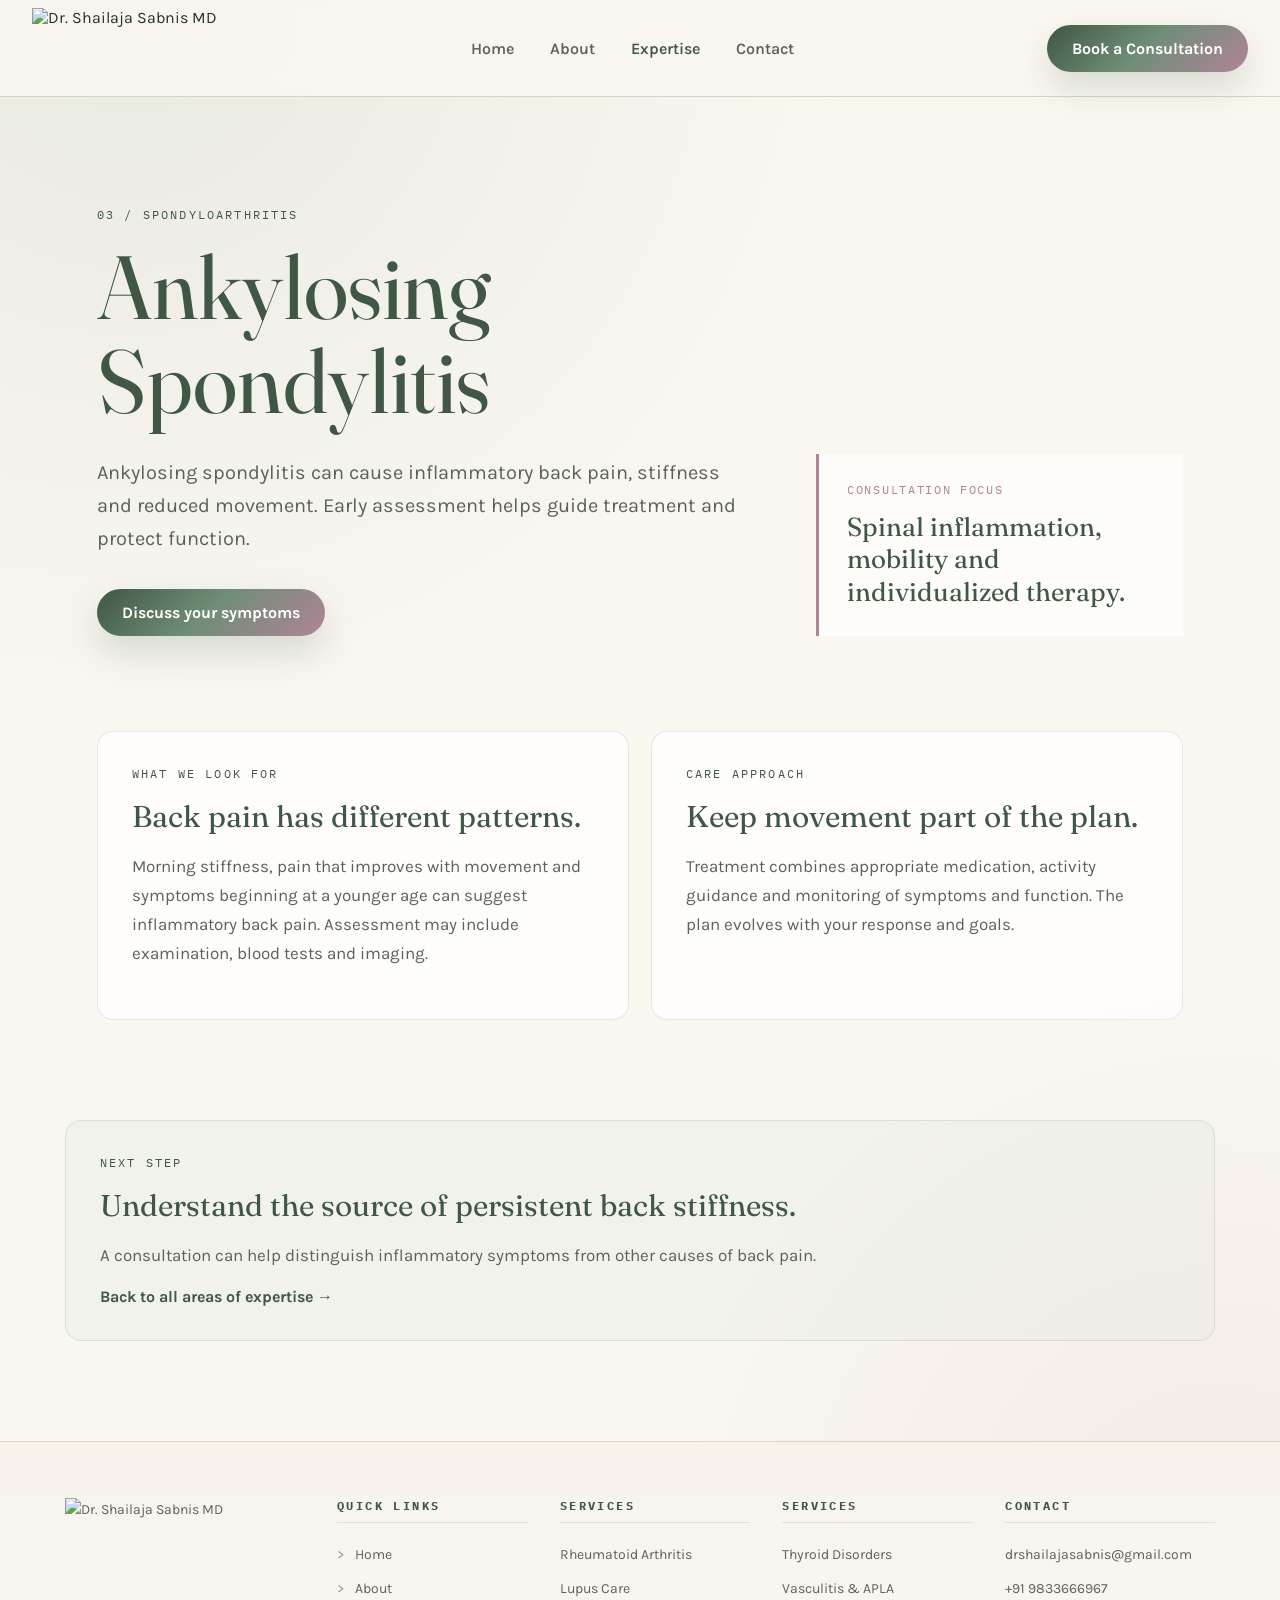
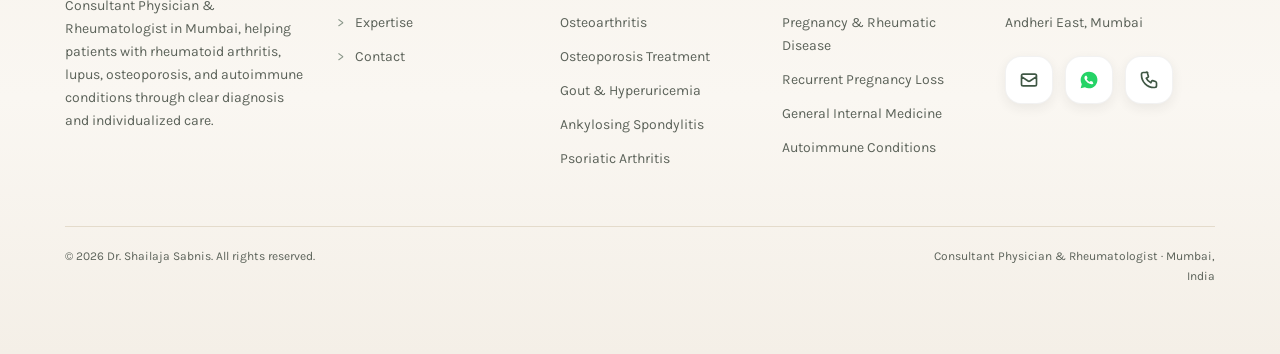
==== ankylosing-spondylitis.html @ 064abf8a "make new pages for services" ====
<!doctype html>
<html lang="en">
  <head>
    <meta charset="UTF-8" />
    <meta name="viewport" content="width=device-width, initial-scale=1.0" />
    <title>Ankylosing Spondylitis | Dr. Shailaja Sabnis</title>
    <meta
      name="description"
      content="Ankylosing spondylitis assessment and care by Dr. Shailaja Sabnis in Mumbai."
    />
    <link rel="stylesheet" href="condition-page.css" />
  </head>
  <body>
    <header class="site-header">
      <nav>
        <a href="index.html#home" class="logo"
          ><img
            src="https://ik.imagekit.io/iuiy6mihw/Dr.sabnisLogo.png"
            alt="Dr. Shailaja Sabnis MD"
        /></a>
        <div class="desktop-nav">
          <a href="index.html#home">Home</a><a href="index.html#about">About</a
          ><a href="expertise.html" class="active">Expertise</a
          ><a href="index.html#contact">Contact</a>
        </div>
        <a
          class="button desktop-cta"
          href="https://wa.me/919833666967?text=Hello%2C%20I%27d%20like%20to%20book%20a%20consultation"
          target="_blank"
          rel="noopener"
          >Book a Consultation</a
        ><button
          class="menu-button"
          id="menu-button"
          aria-label="Toggle navigation"
          aria-expanded="false"
        >
          <span></span><span></span><span></span>
        </button>
      </nav>
      <div class="mobile-nav" id="mobile-nav">
        <a href="index.html#home">Home</a><a href="index.html#about">About</a
        ><a href="expertise.html">Expertise</a
        ><a href="index.html#contact">Contact</a
        ><a
          class="button"
          href="https://wa.me/919833666967?text=Hello%2C%20I%27d%20like%20to%20book%20a%20consultation"
          target="_blank"
          rel="noopener"
          >Book a Consultation</a
        >
      </div>
    </header>
    <main>
      <section class="condition-hero">
        <div>
          <p class="eyebrow">03 / Spondyloarthritis</p>
          <h1>Ankylosing Spondylitis</h1>
          <p class="intro">
            Ankylosing spondylitis can cause inflammatory back pain, stiffness
            and reduced movement. Early assessment helps guide treatment and
            protect function.
          </p>
          <a
            class="button"
            href="https://wa.me/919833666967?text=Hello%2C%20I%27d%20like%20to%20book%20a%20consultation"
            target="_blank"
            rel="noopener"
            >Discuss your symptoms</a
          >
        </div>
        <div class="hero-note">
          <span>Consultation focus</span
          ><strong
            >Spinal inflammation, mobility and individualized therapy.</strong
          >
        </div>
      </section>
      <section class="content-grid">
        <article>
          <p class="eyebrow">What we look for</p>
          <h2>Back pain has different patterns.</h2>
          <p>
            Morning stiffness, pain that improves with movement and symptoms
            beginning at a younger age can suggest inflammatory back pain.
            Assessment may include examination, blood tests and imaging.
          </p>
        </article>
        <article>
          <p class="eyebrow">Care approach</p>
          <h2>Keep movement part of the plan.</h2>
          <p>
            Treatment combines appropriate medication, activity guidance and
            monitoring of symptoms and function. The plan evolves with your
            response and goals.
          </p>
        </article>
      </section>
      <section class="next-step">
        <p class="eyebrow">Next step</p>
        <h2>Understand the source of persistent back stiffness.</h2>
        <p>
          A consultation can help distinguish inflammatory symptoms from other
          causes of back pain.
        </p>
        <a href="expertise.html">Back to all areas of expertise &rarr;</a>
      </section>
    </main>
    <footer>
      <div>
        <a href="index.html#home"
          ><img
            src="https://ik.imagekit.io/iuiy6mihw/Dr.sabnisLogo.png"
            alt="Dr. Shailaja Sabnis MD"
        /></a>
        <p>
          Consultant Physician &amp; Rheumatologist in Mumbai, helping patients
          through clear diagnosis and individualized care.
        </p>
      </div>
      <div>
        <h2>Quick Links</h2>
        <a href="index.html#home">Home</a><a href="index.html#about">About</a
        ><a href="expertise.html">Expertise</a
        ><a href="index.html#contact">Contact</a>
      </div>
      <div>
        <h2>Contact</h2>
        <a href="mailto:drshailajasabnis@gmail.com"
          >drshailajasabnis@gmail.com</a
        ><a href="tel:+919833666967">+91 98336 66967</a>
        <p>Andheri East, Mumbai</p>
      </div>
    </footer>
    <script src="condition-page.js"></script>
  </body>
</html>
---- condition-page.css ----
@import url('https://fonts.googleapis.com/css2?family=Fraunces:opsz,wght@0,9..144,400;0,9..144,600&family=Karla:wght@400;500;600;700&family=IBM+Plex+Mono:wght@400;500&display=swap');
:root{--ivory:#faf7f1;--sage:#3f5744;--sage-light:#6f8d76;--mauve:#b08497;--ink:#26302a;--soft:#5b6259;--line:#ddd2be}*{box-sizing:border-box}html{scroll-behavior:smooth}body{margin:0;color:var(--ink);font-family:Karla,sans-serif;background:radial-gradient(circle at 10% 0%,rgba(111,141,118,.13),transparent 32%),radial-gradient(circle at 95% 80%,rgba(176,132,151,.11),transparent 30%),var(--ivory)}a{color:inherit;text-decoration:none}.site-header{position:sticky;top:0;z-index:10;border-bottom:1px solid var(--line);background:rgba(250,247,241,.9);backdrop-filter:blur(14px)}nav{max-width:1280px;margin:auto;padding:8px 32px;display:flex;align-items:center;justify-content:space-between;gap:28px}.logo img{display:block;height:80px;width:auto;max-width:240px;object-fit:contain}.desktop-nav{display:flex;align-items:center;gap:36px;color:var(--soft);font-weight:600}.desktop-nav a:hover,.desktop-nav .active{color:var(--sage)}.button{display:inline-flex;align-items:center;justify-content:center;border:0;border-radius:999px;padding:14px 25px;color:#fff;background:linear-gradient(135deg,var(--sage),var(--sage-light) 48%,var(--mauve));font-weight:700;box-shadow:0 16px 35px rgba(63,87,68,.18)}.menu-button,.mobile-nav{display:none}.condition-hero{max-width:1150px;margin:auto;padding:110px 32px 95px;display:grid;grid-template-columns:minmax(0,1.15fr) minmax(260px,.65fr);align-items:end;gap:70px}.eyebrow{margin:0 0 18px;color:var(--sage);font-family:'IBM Plex Mono',monospace;font-size:12px;text-transform:uppercase;letter-spacing:.18em}.condition-hero h1{max-width:760px;margin:0;font-family:Fraunces,serif;font-size:clamp(3rem,7vw,6.4rem);font-weight:400;line-height:1.05;color:var(--sage)}.intro{max-width:650px;margin:28px 0 34px;color:var(--soft);font-size:20px;line-height:1.65}.hero-note{padding:28px;border-left:3px solid var(--mauve);background:rgba(255,255,255,.62)}.hero-note span{display:block;color:var(--mauve);font:12px 'IBM Plex Mono',monospace;text-transform:uppercase;letter-spacing:.14em}.hero-note strong{display:block;margin-top:14px;font:26px/1.25 Fraunces,serif;color:var(--sage)}.content-grid{max-width:1150px;margin:auto;padding:0 32px 100px;display:grid;grid-template-columns:1fr 1fr;gap:22px}.content-grid article,.next-step{border:1px solid rgba(63,87,68,.12);border-radius:16px;background:rgba(255,255,255,.68);padding:34px}.content-grid h2,.next-step h2{margin:0;color:var(--sage);font:400 30px/1.2 Fraunces,serif}.content-grid p:not(.eyebrow),.next-step p:not(.eyebrow){color:var(--soft);font-size:17px;line-height:1.7}.next-step{max-width:1150px;margin:0 auto 100px;background:rgba(220,230,221,.3)}.next-step a{color:var(--sage);font-weight:700}.next-step a:hover{text-decoration:underline}footer{border-top:1px solid var(--line);padding:55px max(32px,calc((100% - 1150px)/2));display:grid;grid-template-columns:1.5fr 1fr 1fr;gap:55px;background:rgba(255,255,255,.35)}footer img{width:220px;height:75px;object-fit:contain;object-position:left}footer p,footer a{display:block;max-width:310px;color:var(--soft);font-size:14px;line-height:1.65}footer h2{margin:0 0 18px;color:var(--sage);font:700 12px 'IBM Plex Mono',monospace;letter-spacing:.16em;text-transform:uppercase}footer a:hover{color:var(--sage)}
@media(max-width:800px){nav{padding:6px 18px}.logo img{height:72px;max-width:205px}.desktop-nav,.desktop-cta{display:none}.menu-button{display:flex;width:44px;height:44px;border:0;background:transparent;flex-direction:column;justify-content:center;align-items:center;gap:5px}.menu-button span{width:24px;height:2px;background:var(--sage);border-radius:4px}.mobile-nav{padding:18px 24px 24px;border-top:1px solid var(--line);background:var(--ivory)}.mobile-nav.open{display:flex;flex-direction:column;gap:14px;color:var(--soft);font-size:18px;font-weight:600}.mobile-nav .button{margin-top:5px;color:#fff;font-size:15px}.condition-hero{grid-template-columns:1fr;padding:75px 24px 70px;gap:42px}.intro{font-size:18px}.content-grid{grid-template-columns:1fr;padding:0 24px 70px}.next-step{margin:0 24px 70px;padding:27px}.content-grid article{padding:27px}footer{grid-template-columns:1fr;padding:45px 24px;gap:35px}}
@media(max-width:420px){.condition-hero h1{font-size:3rem}.button{padding:13px 19px}.hero-note strong{font-size:23px}}
@media(prefers-reduced-motion:reduce){*{scroll-behavior:auto!important;transition:none!important}}
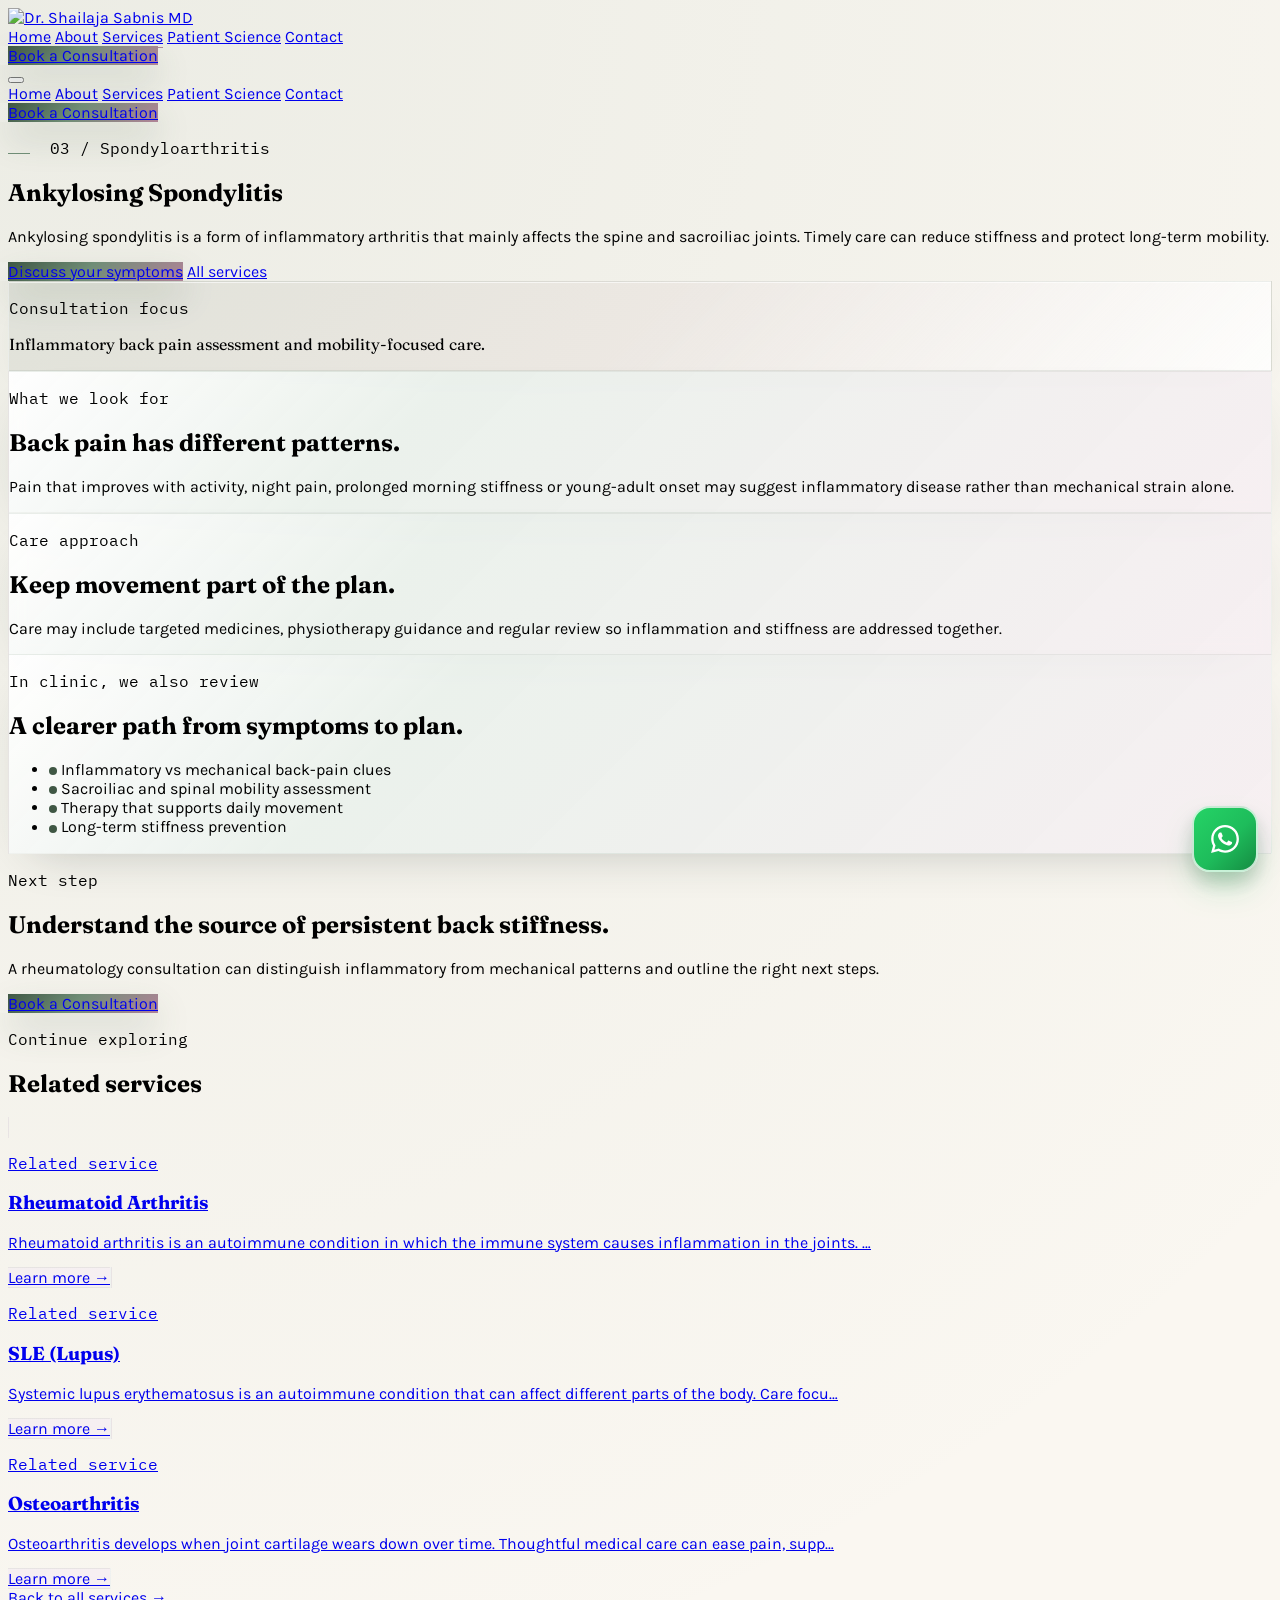
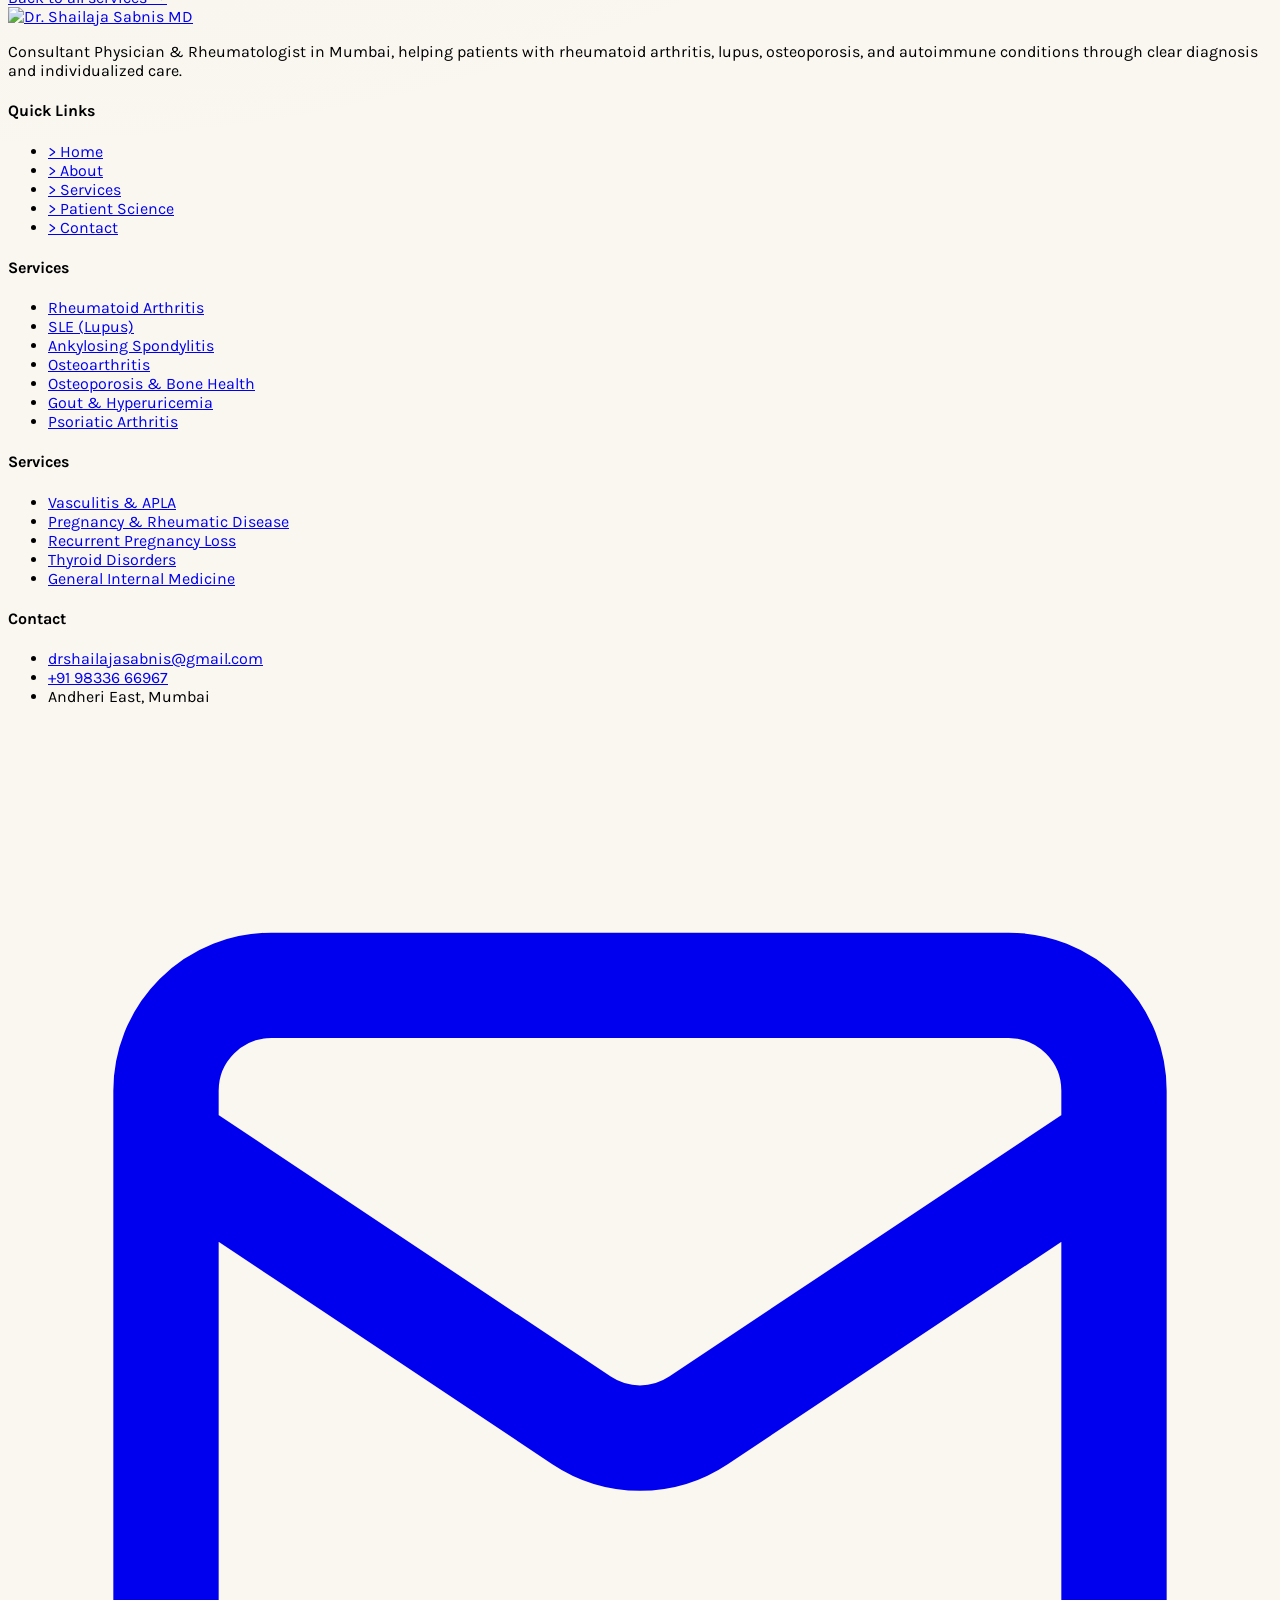
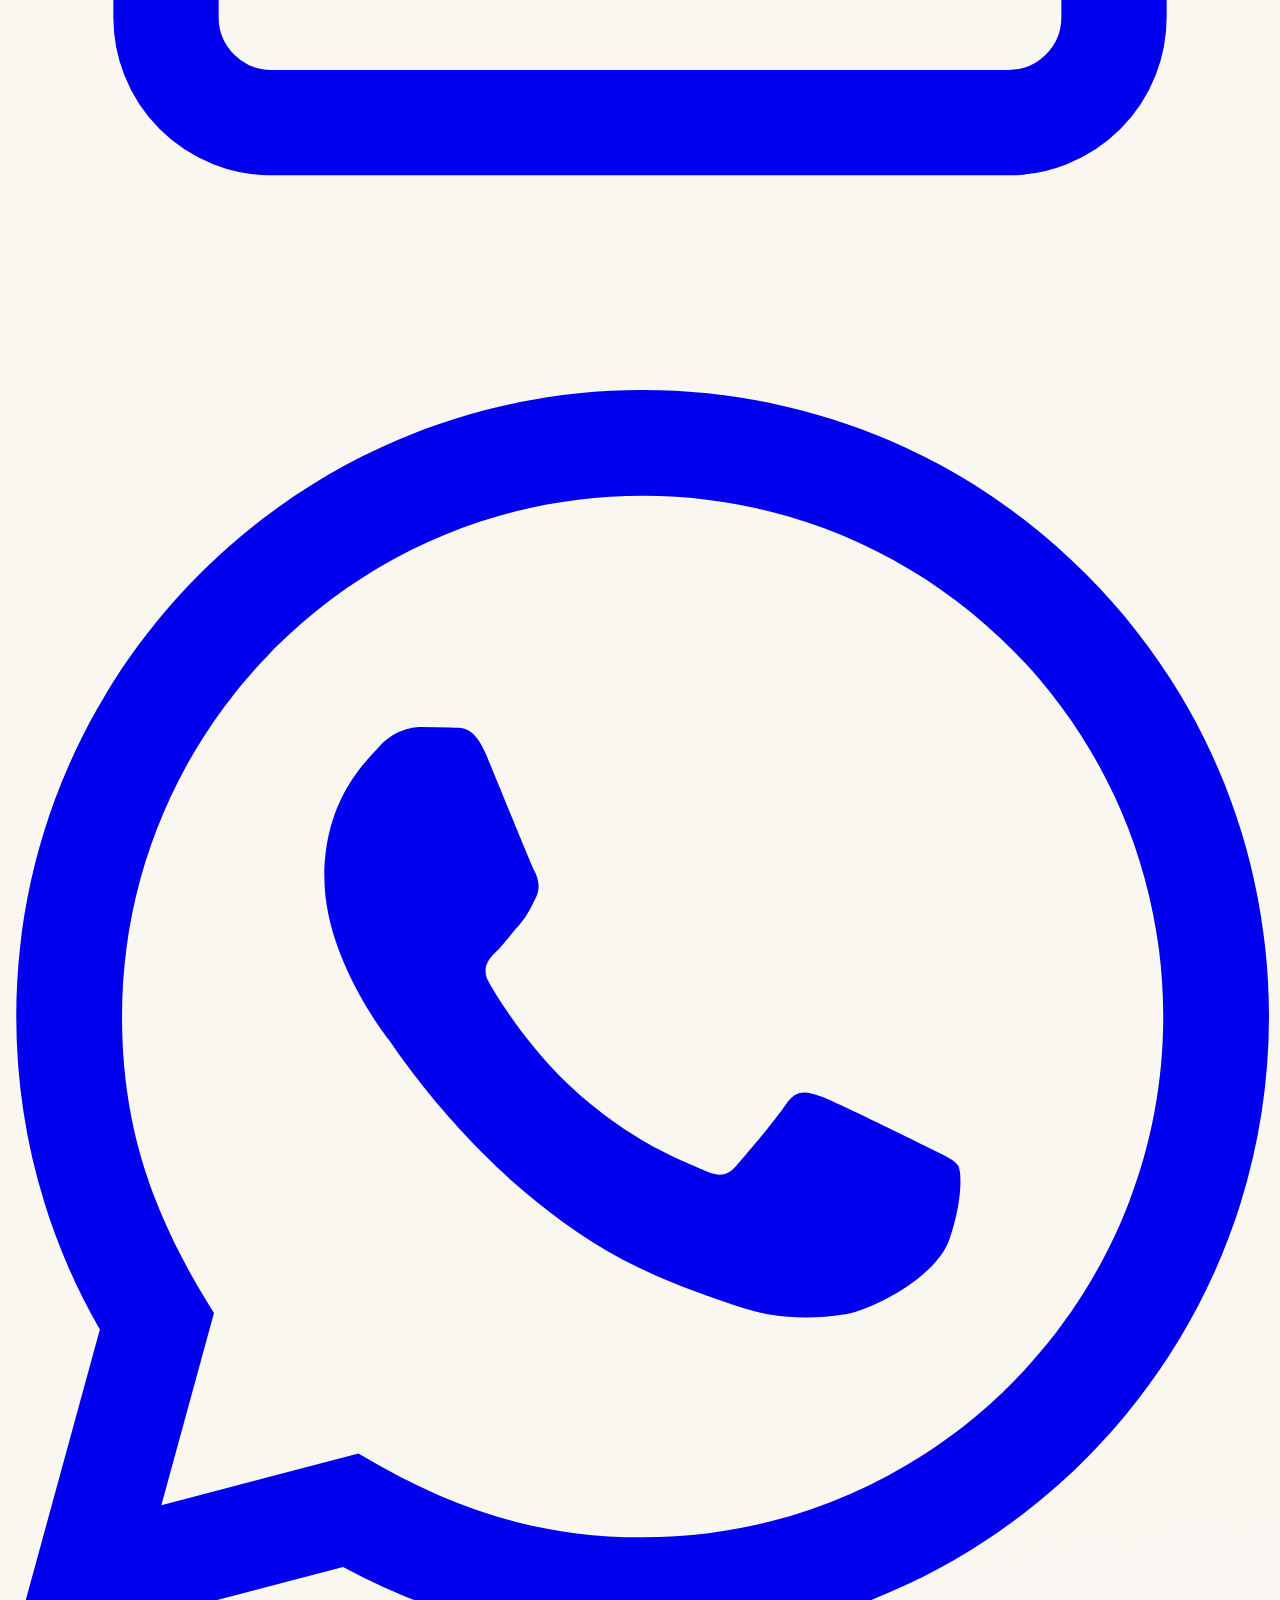
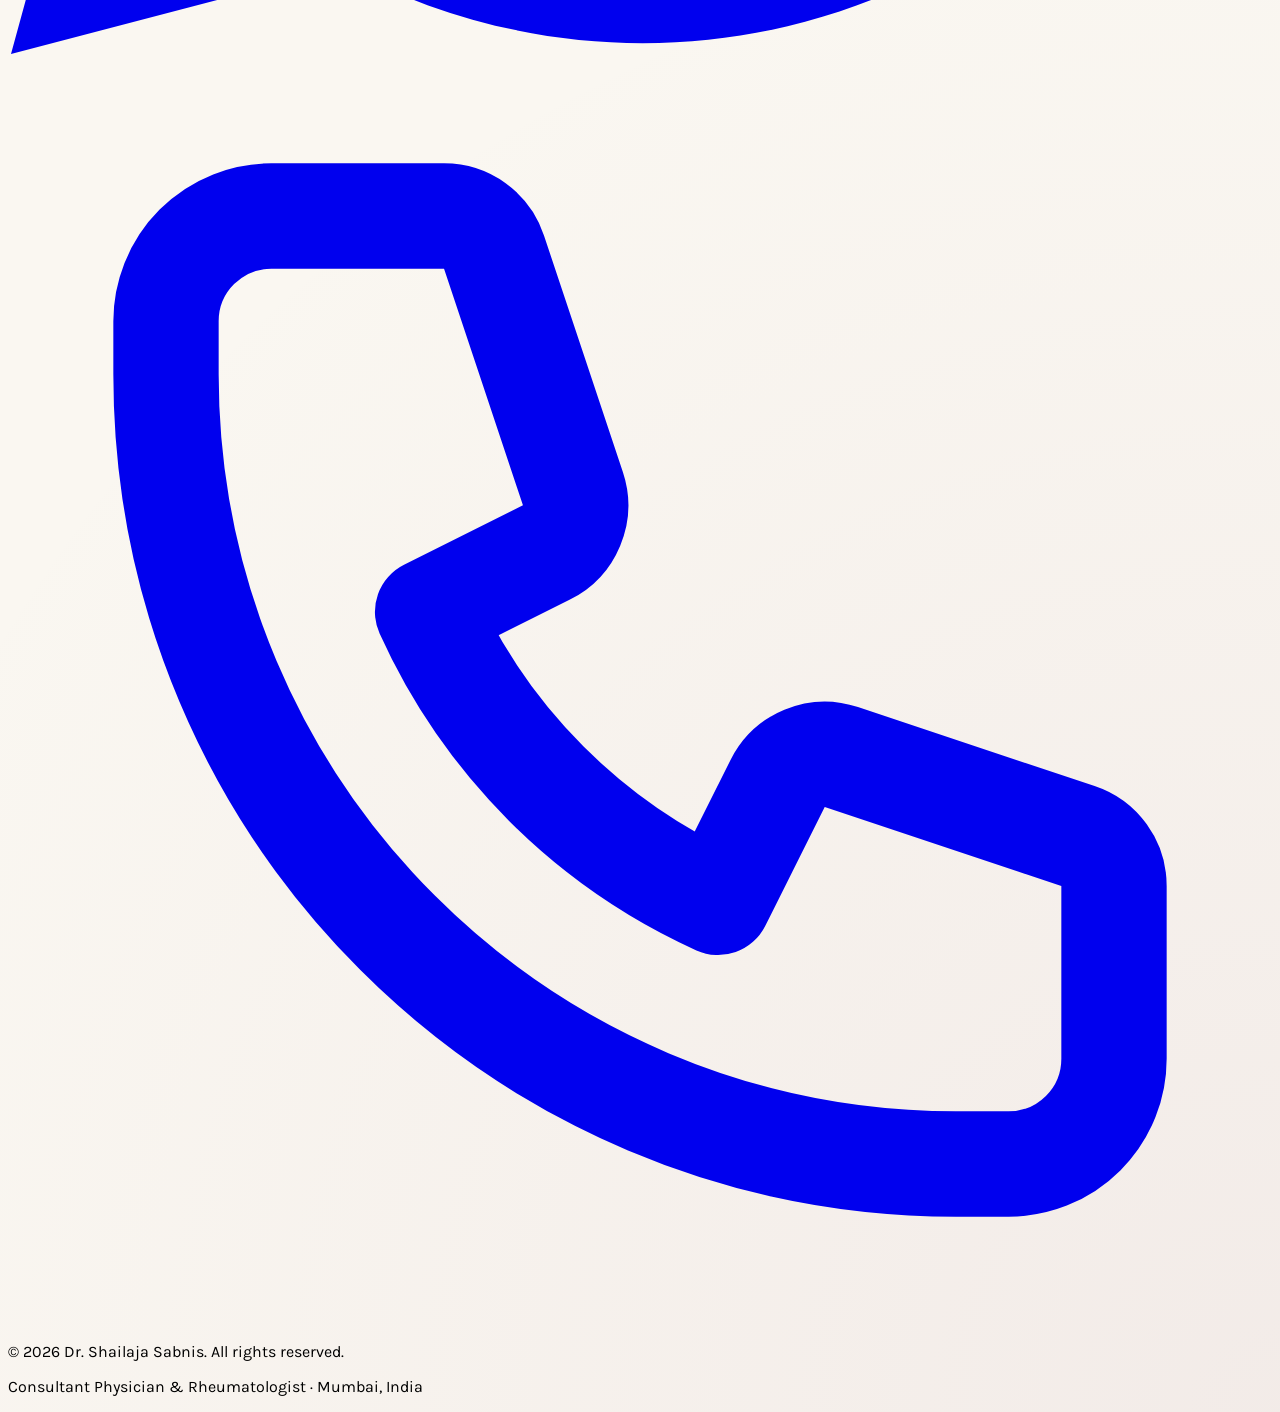
==== commit e70cf50e: "add new pages" ====
--- a/ankylosing-spondylitis.html
+++ b/ankylosing-spondylitis.html
@@ -6,132 +6,765 @@
     <title>Ankylosing Spondylitis | Dr. Shailaja Sabnis</title>
     <meta
       name="description"
-      content="Ankylosing spondylitis assessment and care by Dr. Shailaja Sabnis in Mumbai."
+      content="Ankylosing spondylitis and inflammatory back pain care by Dr. Shailaja Sabnis in Mumbai."
     />
-    <link rel="stylesheet" href="condition-page.css" />
+    <meta name="robots" content="index,follow" />
+    <meta name="author" content="Dr. Shailaja Sabnis" />
+    <meta
+      name="keywords"
+      content="rheumatologist Mumbai, Dr Shailaja Sabnis, autoimmune care, arthritis treatment, lupus, osteoporosis"
+    />
+    <meta
+      property="og:title"
+      content="Ankylosing Spondylitis | Dr. Shailaja Sabnis"
+    />
+    <meta
+      property="og:description"
+      content="Ankylosing spondylitis and inflammatory back pain care by Dr. Shailaja Sabnis in Mumbai."
+    />
+    <meta property="og:type" content="website" />
+    <meta name="twitter:card" content="summary_large_image" />
+    <link rel="preconnect" href="https://fonts.googleapis.com" />
+    <link rel="preconnect" href="https://fonts.gstatic.com" crossorigin />
+    <link
+      href="https://fonts.googleapis.com/css2?family=Fraunces:ital,opsz,wght@0,9..144,300;0,9..144,450;0,9..144,600;1,9..144,400;1,9..144,500&family=Karla:wght@400;500;600;700&family=IBM+Plex+Mono:wght@400;500&display=swap"
+      rel="stylesheet"
+    />
+    <script src="https://cdn.tailwindcss.com"></script>
+    <script src="/tailwind-config.js"></script>
+    <link rel="stylesheet" href="/style.css" />
+
+    <link
+      rel="stylesheet"
+      href="https://cdnjs.cloudflare.com/ajax/libs/aos/2.3.4/aos.css"
+    />
+    <script src="https://cdnjs.cloudflare.com/ajax/libs/aos/2.3.4/aos.js"></script>
   </head>
-  <body>
-    <header class="site-header">
-      <nav>
-        <a href="index.html#home" class="logo"
-          ><img
+  <body class="bg-ivory text-ink">
+    <header
+      id="main-header"
+      class="sticky top-0 z-50 bg-ivory/90 backdrop-blur-md border-b border-line transition-all duration-300"
+    >
+      <nav
+        class="max-w-7xl mx-auto pl-0 pr-4 sm:px-6 md:px-8 py-1 md:py-2 flex items-center justify-between transition-all duration-300"
+      >
+        <a
+          href="/index.html#home"
+          class="inline-flex flex-shrink-0 items-center justify-start p-0 m-0"
+        >
+          <img
             src="https://ik.imagekit.io/iuiy6mihw/Dr.sabnisLogo.png"
             alt="Dr. Shailaja Sabnis MD"
-        /></a>
-        <div class="desktop-nav">
-          <a href="index.html#home">Home</a><a href="index.html#about">About</a
-          ><a href="expertise.html" class="active">Expertise</a
-          ><a href="index.html#contact">Contact</a>
-        </div>
-        <a
-          class="button desktop-cta"
-          href="https://wa.me/919833666967?text=Hello%2C%20I%27d%20like%20to%20book%20a%20consultation"
-          target="_blank"
-          rel="noopener"
-          >Book a Consultation</a
-        ><button
-          class="menu-button"
-          id="menu-button"
-          aria-label="Toggle navigation"
-          aria-expanded="false"
+            class="h-24 sm:h-24 md:h-20 w-auto max-w-[calc(100vw-80px)] sm:max-w-[260px] md:max-w-[300px] object-contain block p-0 m-0"
+            width="300"
+            height="96"
+          />
+        </a>
+        <div
+          class="hidden md:flex items-center gap-6 lg:gap-8 text-base font-semibold text-ink-soft"
         >
-          <span></span><span></span><span></span>
-        </button>
-      </nav>
-      <div class="mobile-nav" id="mobile-nav">
-        <a href="index.html#home">Home</a><a href="index.html#about">About</a
-        ><a href="expertise.html">Expertise</a
-        ><a href="index.html#contact">Contact</a
-        ><a
-          class="button"
-          href="https://wa.me/919833666967?text=Hello%2C%20I%27d%20like%20to%20book%20a%20consultation"
-          target="_blank"
-          rel="noopener"
-          >Book a Consultation</a
-        >
-      </div>
-    </header>
-    <main>
-      <section class="condition-hero">
-        <div>
-          <p class="eyebrow">03 / Spondyloarthritis</p>
-          <h1>Ankylosing Spondylitis</h1>
-          <p class="intro">
-            Ankylosing spondylitis can cause inflammatory back pain, stiffness
-            and reduced movement. Early assessment helps guide treatment and
-            protect function.
-          </p>
-          <a
-            class="button"
+          <a
+            class="nav-link hover:text-sage-deep transition-colors duration-200"
+            href="/index.html#home"
+            >Home</a
+          >
+          <a
+            class="nav-link hover:text-sage-deep transition-colors duration-200"
+            href="/index.html#about"
+            >About</a
+          >
+          <a
+            class="nav-link hover:text-sage-deep transition-colors duration-200 text-sage-deep"
+            href="/index.html#expertise"
+            aria-current="page"
+            >Services</a
+          >
+          <a
+            class="nav-link hover:text-sage-deep transition-colors duration-200"
+            href="/index.html#patient-science"
+            >Patient Science</a
+          >
+          <a
+            class="nav-link hover:text-sage-deep transition-colors duration-200"
+            href="/index.html#contact"
+            >Contact</a
+          >
+        </div>
+        <div class="hidden md:block flex-shrink-0">
+          <a
+            class="gradient-button inline-flex items-center justify-center text-white text-base font-semibold px-7 py-3 rounded-full shadow-sm hover:shadow-md transition-all duration-300"
             href="https://wa.me/919833666967?text=Hello%2C%20I%27d%20like%20to%20book%20a%20consultation"
             target="_blank"
             rel="noopener"
-            >Discuss your symptoms</a
-          >
-        </div>
-        <div class="hero-note">
-          <span>Consultation focus</span
-          ><strong
-            >Spinal inflammation, mobility and individualized therapy.</strong
-          >
+            >Book a Consultation</a
+          >
+        </div>
+        <button
+          id="mobile-menu-btn"
+          type="button"
+          class="md:hidden flex flex-col justify-center items-center w-11 h-11 rounded-lg text-sage-deep hover:bg-sage-deep/5 transition-colors focus:outline-none z-50"
+          aria-label="Toggle navigation menu"
+          aria-expanded="false"
+        >
+          <span
+            class="w-6 h-0.5 bg-sage-deep rounded-full transition-all duration-300"
+          ></span>
+          <span
+            class="w-6 h-0.5 bg-sage-deep rounded-full my-1.5 transition-all duration-300"
+          ></span>
+          <span
+            class="w-6 h-0.5 bg-sage-deep rounded-full transition-all duration-300"
+          ></span>
+        </button>
+      </nav>
+      <div
+        id="mobile-menu"
+        class="hidden md:hidden bg-ivory/95 backdrop-blur-xl border-b border-line px-6 py-5 transition-all duration-300 opacity-0 -translate-y-2"
+      >
+        <div class="flex flex-col gap-4 text-lg font-semibold text-ink-soft">
+          <a
+            class="mobile-nav-link hover:text-sage-deep transition-colors py-1.5"
+            href="/index.html#home"
+            >Home</a
+          >
+          <a
+            class="mobile-nav-link hover:text-sage-deep transition-colors py-1.5"
+            href="/index.html#about"
+            >About</a
+          >
+          <a
+            class="mobile-nav-link hover:text-sage-deep transition-colors py-1.5 text-sage-deep"
+            href="/index.html#expertise"
+            >Services</a
+          >
+          <a
+            class="mobile-nav-link hover:text-sage-deep transition-colors py-1.5"
+            href="/index.html#patient-science"
+            >Patient Science</a
+          >
+          <a
+            class="mobile-nav-link hover:text-sage-deep transition-colors py-1.5"
+            href="/index.html#contact"
+            >Contact</a
+          >
+          <div class="pt-3 border-t border-line/60 mt-1">
+            <a
+              class="mobile-nav-link block w-full text-center gradient-button text-white text-base font-semibold px-6 py-3 rounded-full shadow-sm"
+              href="https://wa.me/919833666967?text=Hello%2C%20I%27d%20like%20to%20book%20a%20consultation"
+              target="_blank"
+              rel="noopener"
+              >Book a Consultation</a
+            >
+          </div>
+        </div>
+      </div>
+    </header>
+
+    <main>
+      <section class="px-5 pt-14 pb-8 sm:px-8 sm:pt-20">
+        <div class="mx-auto max-w-6xl" data-aos="fade-up">
+          <p
+            class="eyebrow flex items-center font-mono text-xs uppercase tracking-[0.18em] text-sage font-medium mb-4"
+          >
+            03 / Spondyloarthritis
+          </p>
+          <h1
+            class="font-display text-4xl sm:text-5xl md:text-6xl leading-tight text-sage-deep max-w-3xl"
+          >
+            Ankylosing Spondylitis
+          </h1>
+          <p
+            class="mt-5 max-w-2xl text-base sm:text-lg leading-relaxed text-ink-soft"
+          >
+            Ankylosing spondylitis is a form of inflammatory arthritis that
+            mainly affects the spine and sacroiliac joints. Timely care can
+            reduce stiffness and protect long-term mobility.
+          </p>
+          <div class="mt-7 flex flex-wrap gap-3">
+            <a
+              class="gradient-button inline-flex items-center justify-center text-white text-sm sm:text-base font-semibold px-6 py-3.5 rounded-full"
+              href="https://wa.me/919833666967?text=Hello%2C%20I%27d%20like%20to%20book%20a%20consultation"
+              target="_blank"
+              rel="noopener"
+              >Discuss your symptoms</a
+            >
+            <a
+              class="inline-flex items-center justify-center border border-sage-deep/30 text-sage-deep text-sm sm:text-base font-semibold px-6 py-3.5 rounded-full hover:bg-sage-deep/5 transition"
+              href="/index.html#expertise"
+              >All services</a
+            >
+          </div>
         </div>
       </section>
-      <section class="content-grid">
-        <article>
-          <p class="eyebrow">What we look for</p>
-          <h2>Back pain has different patterns.</h2>
-          <p>
-            Morning stiffness, pain that improves with movement and symptoms
-            beginning at a younger age can suggest inflammatory back pain.
-            Assessment may include examination, blood tests and imaging.
+
+      <section class="px-5 pb-8 sm:px-8" data-aos="fade-up">
+        <div class="mx-auto max-w-6xl gradient-panel rounded-3xl p-6 sm:p-8">
+          <p
+            class="font-mono text-[11px] uppercase tracking-[0.18em] text-mauve mb-2"
+          >
+            Consultation focus
           </p>
-        </article>
-        <article>
-          <p class="eyebrow">Care approach</p>
-          <h2>Keep movement part of the plan.</h2>
-          <p>
-            Treatment combines appropriate medication, activity guidance and
-            monitoring of symptoms and function. The plan evolves with your
-            response and goals.
+          <p
+            class="font-display text-2xl sm:text-3xl text-sage-deep leading-snug max-w-3xl"
+          >
+            Inflammatory back pain assessment and mobility-focused care.
           </p>
-        </article>
+        </div>
       </section>
-      <section class="next-step">
-        <p class="eyebrow">Next step</p>
-        <h2>Understand the source of persistent back stiffness.</h2>
-        <p>
-          A consultation can help distinguish inflammatory symptoms from other
-          causes of back pain.
-        </p>
-        <a href="expertise.html">Back to all areas of expertise &rarr;</a>
+
+      <section class="px-5 py-10 sm:px-8 sm:py-14">
+        <div class="mx-auto max-w-6xl grid md:grid-cols-2 gap-5">
+          <article
+            class="premium-card rounded-3xl p-7 sm:p-8"
+            data-aos="fade-up"
+          >
+            <p
+              class="font-mono text-[11px] uppercase tracking-[0.18em] text-sage-deep mb-3"
+            >
+              What we look for
+            </p>
+            <h2
+              class="font-display text-2xl sm:text-3xl text-sage-deep leading-snug"
+            >
+              Back pain has different patterns.
+            </h2>
+            <p class="mt-4 text-ink-soft leading-relaxed">
+              Pain that improves with activity, night pain, prolonged morning
+              stiffness or young-adult onset may suggest inflammatory disease
+              rather than mechanical strain alone.
+            </p>
+          </article>
+          <article
+            class="premium-card rounded-3xl p-7 sm:p-8"
+            data-aos="fade-up"
+            data-aos-delay="100"
+          >
+            <p
+              class="font-mono text-[11px] uppercase tracking-[0.18em] text-sage-deep mb-3"
+            >
+              Care approach
+            </p>
+            <h2
+              class="font-display text-2xl sm:text-3xl text-sage-deep leading-snug"
+            >
+              Keep movement part of the plan.
+            </h2>
+            <p class="mt-4 text-ink-soft leading-relaxed">
+              Care may include targeted medicines, physiotherapy guidance and
+              regular review so inflammation and stiffness are addressed
+              together.
+            </p>
+          </article>
+        </div>
+      </section>
+
+      <section class="px-5 pb-12 sm:px-8 sm:pb-16">
+        <div class="mx-auto max-w-6xl" data-aos="fade-up">
+          <div class="premium-card rounded-3xl p-7 sm:p-9">
+            <p
+              class="font-mono text-[11px] uppercase tracking-[0.18em] text-sage-deep mb-3"
+            >
+              In clinic, we also review
+            </p>
+            <h2 class="font-display text-2xl sm:text-3xl text-sage-deep mb-5">
+              A clearer path from symptoms to plan.
+            </h2>
+            <ul class="space-y-3 text-sm sm:text-base max-w-3xl">
+              <li
+                class="check-item flex items-start gap-3 text-ink-soft leading-relaxed"
+              >
+                Inflammatory vs mechanical back-pain clues
+              </li>
+              <li
+                class="check-item flex items-start gap-3 text-ink-soft leading-relaxed"
+              >
+                Sacroiliac and spinal mobility assessment
+              </li>
+              <li
+                class="check-item flex items-start gap-3 text-ink-soft leading-relaxed"
+              >
+                Therapy that supports daily movement
+              </li>
+              <li
+                class="check-item flex items-start gap-3 text-ink-soft leading-relaxed"
+              >
+                Long-term stiffness prevention
+              </li>
+            </ul>
+          </div>
+        </div>
+      </section>
+
+      <section class="px-5 pb-12 sm:px-8 sm:pb-16" data-aos="fade-up">
+        <div
+          class="mx-auto max-w-6xl rounded-3xl border border-sage-deep/15 bg-sage-deep/5 p-7 sm:p-10 flex flex-col md:flex-row md:items-center md:justify-between gap-6"
+        >
+          <div>
+            <p
+              class="font-mono text-[11px] uppercase tracking-[0.18em] text-sage-deep mb-2"
+            >
+              Next step
+            </p>
+            <h2 class="font-display text-2xl sm:text-3xl text-sage-deep">
+              Understand the source of persistent back stiffness.
+            </h2>
+            <p class="mt-3 text-ink-soft max-w-2xl">
+              A rheumatology consultation can distinguish inflammatory from
+              mechanical patterns and outline the right next steps.
+            </p>
+          </div>
+          <a
+            class="gradient-button shrink-0 inline-flex items-center justify-center text-white font-semibold px-6 py-3.5 rounded-full"
+            href="https://wa.me/919833666967?text=Hello%2C%20I%27d%20like%20to%20book%20a%20consultation"
+            target="_blank"
+            rel="noopener"
+            >Book a Consultation</a
+          >
+        </div>
+      </section>
+
+      <section class="px-5 pb-16 sm:px-8">
+        <div class="mx-auto max-w-6xl">
+          <div class="mb-7" data-aos="fade-up">
+            <p
+              class="font-mono text-[11px] uppercase tracking-[0.18em] text-sage-deep mb-2"
+            >
+              Continue exploring
+            </p>
+            <h2 class="font-display text-2xl sm:text-3xl text-sage-deep">
+              Related services
+            </h2>
+          </div>
+          <div class="grid sm:grid-cols-3 gap-4">
+            <a
+              href="/rheumatoid-arthritis.html"
+              class="premium-card rounded-2xl p-5 block hover:-translate-y-1 transition-transform duration-300"
+              data-aos="fade-up"
+              data-aos-delay="100"
+            >
+              <p
+                class="font-mono text-[11px] uppercase tracking-[0.16em] text-sage-deep mb-2"
+              >
+                Related service
+              </p>
+              <h3 class="font-display text-xl text-sage-deep">
+                Rheumatoid Arthritis
+              </h3>
+              <p class="mt-2 text-sm text-ink-soft">
+                Rheumatoid arthritis is an autoimmune condition in which the
+                immune system causes inflammation in the joints. …
+              </p>
+              <span
+                class="mt-4 inline-flex text-sm font-semibold text-sage-deep"
+                >Learn more &rarr;</span
+              > </a
+            ><a
+              href="/sle-lupus.html"
+              class="premium-card rounded-2xl p-5 block hover:-translate-y-1 transition-transform duration-300"
+              data-aos="fade-up"
+              data-aos-delay="100"
+            >
+              <p
+                class="font-mono text-[11px] uppercase tracking-[0.16em] text-sage-deep mb-2"
+              >
+                Related service
+              </p>
+              <h3 class="font-display text-xl text-sage-deep">SLE (Lupus)</h3>
+              <p class="mt-2 text-sm text-ink-soft">
+                Systemic lupus erythematosus is an autoimmune condition that can
+                affect different parts of the body. Care focu…
+              </p>
+              <span
+                class="mt-4 inline-flex text-sm font-semibold text-sage-deep"
+                >Learn more &rarr;</span
+              > </a
+            ><a
+              href="/osteoarthritis.html"
+              class="premium-card rounded-2xl p-5 block hover:-translate-y-1 transition-transform duration-300"
+              data-aos="fade-up"
+              data-aos-delay="100"
+            >
+              <p
+                class="font-mono text-[11px] uppercase tracking-[0.16em] text-sage-deep mb-2"
+              >
+                Related service
+              </p>
+              <h3 class="font-display text-xl text-sage-deep">
+                Osteoarthritis
+              </h3>
+              <p class="mt-2 text-sm text-ink-soft">
+                Osteoarthritis develops when joint cartilage wears down over
+                time. Thoughtful medical care can ease pain, supp…
+              </p>
+              <span
+                class="mt-4 inline-flex text-sm font-semibold text-sage-deep"
+                >Learn more &rarr;</span
+              >
+            </a>
+          </div>
+          <div class="mt-8" data-aos="fade-up">
+            <a
+              href="/index.html#expertise"
+              class="font-semibold text-sage-deep hover:underline"
+              >Back to all services &rarr;</a
+            >
+          </div>
+        </div>
       </section>
     </main>
-    <footer>
-      <div>
-        <a href="index.html#home"
-          ><img
-            src="https://ik.imagekit.io/iuiy6mihw/Dr.sabnisLogo.png"
-            alt="Dr. Shailaja Sabnis MD"
-        /></a>
-        <p>
-          Consultant Physician &amp; Rheumatologist in Mumbai, helping patients
-          through clear diagnosis and individualized care.
+
+    <footer
+      class="border-t border-line bg-gradient-to-b from-[#f7f3ec] via-[#faf7f2] to-[#f4efe7] backdrop-blur-md py-14 px-6 md:px-8"
+      data-aos="fade-up"
+      data-aos-duration="700"
+      data-aos-once="true"
+    >
+      <div
+        class="max-w-6xl mx-auto grid gap-8 sm:grid-cols-2 lg:grid-cols-5 items-start"
+      >
+        <!-- Column 1: Brand -->
+        <div class="space-y-4">
+          <a
+            href="/index.html#home"
+            class="inline-block transition-transform duration-300 hover:scale-105"
+          >
+            <img
+              src="https://ik.imagekit.io/iuiy6mihw/Dr.sabnisLogo.png"
+              alt="Dr. Shailaja Sabnis MD"
+              class="h-20 w-auto max-w-[240px] object-contain block p-0 m-0"
+              width="240"
+              height="80"
+              loading="lazy"
+            />
+          </a>
+          <p class="text-sm leading-relaxed text-ink-soft">
+            Consultant Physician &amp; Rheumatologist in Mumbai, helping
+            patients with rheumatoid arthritis, lupus, osteoporosis, and
+            autoimmune conditions through clear diagnosis and individualized
+            care.
+          </p>
+        </div>
+
+        <!-- Column 2: Quick Links -->
+        <div>
+          <h4
+            class="text-xs uppercase tracking-[0.2em] text-sage-deep font-bold mb-5 border-b border-sage-deep/10 pb-2"
+          >
+            Quick Links
+          </h4>
+          <ul class="space-y-3 text-sm text-ink-soft">
+            <li>
+              <a
+                class="group flex items-center gap-2 hover:text-sage-deep transition-all duration-200"
+                href="/index.html#home"
+              >
+                <span
+                  class="text-xs text-sage-deep opacity-60 group-hover:translate-x-1 transition-transform"
+                  >&gt;</span
+                >
+                <span>Home</span>
+              </a>
+            </li>
+            <li>
+              <a
+                class="group flex items-center gap-2 hover:text-sage-deep transition-all duration-200"
+                href="/index.html#about"
+              >
+                <span
+                  class="text-xs text-sage-deep opacity-60 group-hover:translate-x-1 transition-transform"
+                  >&gt;</span
+                >
+                <span>About</span>
+              </a>
+            </li>
+            <li>
+              <a
+                class="group flex items-center gap-2 hover:text-sage-deep transition-all duration-200"
+                href="/index.html#expertise"
+              >
+                <span
+                  class="text-xs text-sage-deep opacity-60 group-hover:translate-x-1 transition-transform"
+                  >&gt;</span
+                >
+                <span>Services</span>
+              </a>
+            </li>
+            <li>
+              <a
+                class="group flex items-center gap-2 hover:text-sage-deep transition-all duration-200"
+                href="/index.html#patient-science"
+              >
+                <span
+                  class="text-xs text-sage-deep opacity-60 group-hover:translate-x-1 transition-transform"
+                  >&gt;</span
+                >
+                <span>Patient Science</span>
+              </a>
+            </li>
+            <li>
+              <a
+                class="group flex items-center gap-2 hover:text-sage-deep transition-all duration-200"
+                href="/index.html#contact"
+              >
+                <span
+                  class="text-xs text-sage-deep opacity-60 group-hover:translate-x-1 transition-transform"
+                  >&gt;</span
+                >
+                <span>Contact</span>
+              </a>
+            </li>
+          </ul>
+        </div>
+
+        <!-- Column 3: Services (1-7) -->
+        <div>
+          <h4
+            class="text-xs uppercase tracking-[0.2em] text-sage-deep font-bold mb-5 border-b border-sage-deep/10 pb-2"
+          >
+            Services
+          </h4>
+          <ul class="space-y-3 text-sm text-ink-soft">
+            <li>
+              <a
+                href="/rheumatoid-arthritis.html"
+                class="group flex items-center gap-2 hover:text-sage-deep transition-all duration-200"
+                ><span
+                  class="group-hover:translate-x-1 transition-transform duration-200"
+                  >Rheumatoid Arthritis</span
+                ></a
+              >
+            </li>
+            <li>
+              <a
+                href="/sle-lupus.html"
+                class="group flex items-center gap-2 hover:text-sage-deep transition-all duration-200"
+                ><span
+                  class="group-hover:translate-x-1 transition-transform duration-200"
+                  >SLE (Lupus)</span
+                ></a
+              >
+            </li>
+            <li>
+              <a
+                href="/ankylosing-spondylitis.html"
+                class="group flex items-center gap-2 hover:text-sage-deep transition-all duration-200"
+                ><span
+                  class="group-hover:translate-x-1 transition-transform duration-200"
+                  >Ankylosing Spondylitis</span
+                ></a
+              >
+            </li>
+            <li>
+              <a
+                href="/osteoarthritis.html"
+                class="group flex items-center gap-2 hover:text-sage-deep transition-all duration-200"
+                ><span
+                  class="group-hover:translate-x-1 transition-transform duration-200"
+                  >Osteoarthritis</span
+                ></a
+              >
+            </li>
+            <li>
+              <a
+                href="/osteoporosis-bone-health.html"
+                class="group flex items-center gap-2 hover:text-sage-deep transition-all duration-200"
+                ><span
+                  class="group-hover:translate-x-1 transition-transform duration-200"
+                  >Osteoporosis &amp; Bone Health</span
+                ></a
+              >
+            </li>
+            <li>
+              <a
+                href="/gout-hyperuricemia.html"
+                class="group flex items-center gap-2 hover:text-sage-deep transition-all duration-200"
+                ><span
+                  class="group-hover:translate-x-1 transition-transform duration-200"
+                  >Gout &amp; Hyperuricemia</span
+                ></a
+              >
+            </li>
+            <li>
+              <a
+                href="/psoriatic-arthritis.html"
+                class="group flex items-center gap-2 hover:text-sage-deep transition-all duration-200"
+                ><span
+                  class="group-hover:translate-x-1 transition-transform duration-200"
+                  >Psoriatic Arthritis</span
+                ></a
+              >
+            </li>
+          </ul>
+        </div>
+
+        <!-- Column 4: Services (8-12) -->
+        <div>
+          <h4
+            class="text-xs uppercase tracking-[0.2em] text-sage-deep font-bold mb-5 border-b border-sage-deep/10 pb-2"
+          >
+            Services
+          </h4>
+          <ul class="space-y-3 text-sm text-ink-soft">
+            <li>
+              <a
+                href="/vasculitis-apla.html"
+                class="group flex items-center gap-2 hover:text-sage-deep transition-all duration-200"
+                ><span
+                  class="group-hover:translate-x-1 transition-transform duration-200"
+                  >Vasculitis &amp; APLA</span
+                ></a
+              >
+            </li>
+            <li>
+              <a
+                href="/pregnancy-rheumatic-disease.html"
+                class="group flex items-center gap-2 hover:text-sage-deep transition-all duration-200"
+                ><span
+                  class="group-hover:translate-x-1 transition-transform duration-200"
+                  >Pregnancy &amp; Rheumatic Disease</span
+                ></a
+              >
+            </li>
+            <li>
+              <a
+                href="/recurrent-pregnancy-loss.html"
+                class="group flex items-center gap-2 hover:text-sage-deep transition-all duration-200"
+                ><span
+                  class="group-hover:translate-x-1 transition-transform duration-200"
+                  >Recurrent Pregnancy Loss</span
+                ></a
+              >
+            </li>
+            <li>
+              <a
+                href="/thyroid-disorders.html"
+                class="group flex items-center gap-2 hover:text-sage-deep transition-all duration-200"
+                ><span
+                  class="group-hover:translate-x-1 transition-transform duration-200"
+                  >Thyroid Disorders</span
+                ></a
+              >
+            </li>
+            <li>
+              <a
+                href="/general-internal-medicine.html"
+                class="group flex items-center gap-2 hover:text-sage-deep transition-all duration-200"
+                ><span
+                  class="group-hover:translate-x-1 transition-transform duration-200"
+                  >General Internal Medicine</span
+                ></a
+              >
+            </li>
+          </ul>
+        </div>
+
+        <!-- Column 5: Contact -->
+        <div>
+          <h4
+            class="text-xs uppercase tracking-[0.2em] text-sage-deep font-bold mb-5 border-b border-sage-deep/10 pb-2"
+          >
+            Contact
+          </h4>
+          <ul class="space-y-3 text-sm text-ink-soft mb-6">
+            <li>
+              <a
+                href="mailto:drshailajasabnis@gmail.com"
+                class="hover:text-sage-deep transition-colors duration-200"
+                >drshailajasabnis@gmail.com</a
+              >
+            </li>
+            <li>
+              <a
+                href="tel:+919833666967"
+                class="hover:text-sage-deep transition-colors duration-200"
+                >+91 98336 66967</a
+              >
+            </li>
+            <li class="pt-1">Andheri East, Mumbai</li>
+          </ul>
+          <div class="flex items-center gap-3">
+            <a
+              href="mailto:drshailajasabnis@gmail.com"
+              title="Email"
+              aria-label="Email"
+              class="w-12 h-12 rounded-2xl bg-white flex items-center justify-center text-sage-deep border border-black/5 shadow-sm transition-all duration-300 hover:bg-sage-deep hover:text-white hover:-translate-y-1.5 hover:shadow-lg active:scale-95"
+            >
+              <svg
+                class="w-5 h-5"
+                fill="none"
+                stroke="currentColor"
+                viewBox="0 0 24 24"
+              >
+                <path
+                  stroke-linecap="round"
+                  stroke-linejoin="round"
+                  stroke-width="2"
+                  d="M3 8l7.89 5.26a2 2 0 002.22 0L21 8M5 19h14a2 2 0 002-2V7a2 2 0 00-2-2H5a2 2 0 00-2 2v10a2 2 0 002 2z"
+                />
+              </svg>
+            </a>
+            <a
+              href="https://wa.me/919833666967?text=Hello"
+              target="_blank"
+              rel="noopener"
+              title="WhatsApp"
+              aria-label="WhatsApp"
+              class="w-12 h-12 rounded-2xl bg-white flex items-center justify-center text-[#25D366] border border-black/5 shadow-sm transition-all duration-300 hover:bg-[#25D366] hover:text-white hover:-translate-y-1.5 hover:shadow-lg active:scale-95"
+            >
+              <svg class="w-5 h-5" fill="currentColor" viewBox="0 0 24 24">
+                <path
+                  d="M.057 24l1.687-6.163c-1.041-1.804-1.588-3.849-1.587-5.946.003-6.556 5.338-11.891 11.893-11.891 3.181.001 6.167 1.24 8.413 3.488 2.245 2.248 3.481 5.236 3.48 8.414-.003 6.557-5.338 11.892-11.893 11.892-1.99-.001-3.951-.5-5.688-1.448l-6.305 1.654zm6.597-3.807c1.676.995 3.276 1.591 5.392 1.592 5.448 0 9.886-4.434 9.889-9.885.002-5.462-4.415-9.89-9.881-9.892-5.452 0-9.887 4.434-9.889 9.884-.001 2.225.651 3.891 1.746 5.634l-.999 3.648 3.742-.981zm11.387-5.464c-.074-.124-.272-.198-.57-.347-.297-.149-1.758-.868-2.031-.967-.272-.099-.47-.149-.669.149-.198.297-.768.967-.941 1.165-.173.198-.347.223-.644.074-.297-.149-1.255-.462-2.39-1.475-.883-.788-1.48-1.761-1.653-2.059-.173-.297-.018-.458.13-.606.134-.133.297-.347.446-.521.151-.172.2-.296.3-.495.099-.198.05-.372-.025-.521-.075-.148-.669-1.611-.916-2.206-.242-.579-.487-.501-.669-.51l-.57-.01c-.198 0-.52.074-.792.372s-1.04 1.016-1.04 2.479 1.065 2.876 1.213 3.074c.149.198 2.095 3.2 5.076 4.487.709.306 1.263.489 1.694.626.712.226 1.36.194 1.872.118.571-.085 1.758-.719 2.006-1.413.248-.695.248-1.29.173-1.414z"
+                />
+              </svg>
+            </a>
+            <a
+              href="tel:+919833666967"
+              title="Phone"
+              aria-label="Phone"
+              class="w-12 h-12 rounded-2xl bg-white flex items-center justify-center text-sage-deep border border-black/5 shadow-sm transition-all duration-300 hover:bg-sage-deep hover:text-white hover:-translate-y-1.5 hover:shadow-lg active:scale-95"
+            >
+              <svg
+                class="w-5 h-5"
+                fill="none"
+                stroke="currentColor"
+                viewBox="0 0 24 24"
+              >
+                <path
+                  stroke-linecap="round"
+                  stroke-linejoin="round"
+                  stroke-width="2"
+                  d="M3 5a2 2 0 012-2h3.28a1 1 0 01.948.684l1.498 4.493a1 1 0 01-.502 1.21l-2.257 1.13a11.042 11.042 0 005.516 5.516l1.13-2.257a1 1 0 011.21-.502l4.493 1.498a1 1 0 01.684.949V19a2 2 0 01-2 2h-1C9.716 21 3 14.284 3 6V5z"
+                />
+              </svg>
+            </a>
+          </div>
+        </div>
+      </div>
+
+      <div
+        class="max-w-6xl mx-auto mt-12 border-t border-line/60 pt-6 flex flex-col sm:flex-row items-center justify-between gap-4 text-xs text-ink-soft opacity-80"
+      >
+        <p>&copy; 2026 Dr. Shailaja Sabnis. All rights reserved.</p>
+        <p class="text-right">
+          Consultant Physician &amp; Rheumatologist · Mumbai, India
         </p>
       </div>
-      <div>
-        <h2>Quick Links</h2>
-        <a href="index.html#home">Home</a><a href="index.html#about">About</a
-        ><a href="expertise.html">Expertise</a
-        ><a href="index.html#contact">Contact</a>
-      </div>
-      <div>
-        <h2>Contact</h2>
-        <a href="mailto:drshailajasabnis@gmail.com"
-          >drshailajasabnis@gmail.com</a
-        ><a href="tel:+919833666967">+91 98336 66967</a>
-        <p>Andheri East, Mumbai</p>
-      </div>
     </footer>
-    <script src="condition-page.js"></script>
+
+    <a
+      href="https://wa.me/919833666967?text=Hello%2C%20I%27d%20like%20to%20book%20a%20consultation"
+      class="whatsapp-float"
+      target="_blank"
+      rel="noopener noreferrer"
+      aria-label="Chat on WhatsApp"
+      title="Chat on WhatsApp"
+    >
+      <svg viewBox="0 0 24 24" fill="currentColor" aria-hidden="true">
+        <path
+          d="M.057 24l1.687-6.163c-1.041-1.804-1.588-3.849-1.587-5.946.003-6.556 5.338-11.891 11.893-11.891 3.181.001 6.167 1.24 8.413 3.488 2.245 2.248 3.481 5.236 3.48 8.414-.003 6.557-5.338 11.892-11.893 11.892-1.99-.001-3.951-.5-5.688-1.448l-6.305 1.654zm6.597-3.807c1.676.995 3.276 1.591 5.392 1.592 5.448 0 9.886-4.434 9.889-9.885.002-5.462-4.415-9.89-9.881-9.892-5.452 0-9.887 4.434-9.889 9.884-.001 2.225.651 3.891 1.746 5.634l-.999 3.648 3.742-.981zm11.387-5.464c-.074-.124-.272-.198-.57-.347-.297-.149-1.758-.868-2.031-.967-.272-.099-.47-.149-.669.149-.198.297-.768.967-.941 1.165-.173.198-.347.223-.644.074-.297-.149-1.255-.462-2.39-1.475-.883-.788-1.48-1.761-1.653-2.059-.173-.297-.018-.458.13-.606.134-.133.297-.347.446-.521.151-.172.2-.296.3-.495.099-.198.05-.372-.025-.521-.075-.148-.669-1.611-.916-2.206-.242-.579-.487-.501-.669-.51l-.57-.01c-.198 0-.52.074-.792.372s-1.04 1.016-1.04 2.479 1.065 2.876 1.213 3.074c.149.198 2.095 3.2 5.076 4.487.709.306 1.263.489 1.694.626.712.226 1.36.194 1.872.118.571-.085 1.758-.719 2.006-1.413.248-.695.248-1.29.173-1.414z"
+        />
+      </svg>
+    </a>
+      <script src="/main.js"></script>
   </body>
 </html>
--- a/style.css
+++ b/style.css
@@ -0,0 +1,396 @@
+/* Shared site styles — linked as /style.css on every page */
+
+html {
+  scroll-behavior: smooth;
+}
+
+body {
+  font-family: "Karla", sans-serif;
+  background:
+    radial-gradient(circle at top left, rgba(111, 141, 118, 0.1), transparent 28%),
+    radial-gradient(circle at bottom right, rgba(176, 132, 151, 0.1), transparent 24%),
+    #faf7f1;
+}
+
+::selection {
+  background: rgba(111, 141, 118, 0.24);
+  color: #26302a;
+}
+
+.eyebrow::before {
+  content: "";
+  width: 22px;
+  height: 1px;
+  background: #6f8d76;
+  display: inline-block;
+  margin-right: 10px;
+}
+
+.nav-link {
+  position: relative;
+}
+
+.nav-link::after {
+  content: "";
+  position: absolute;
+  left: 0;
+  bottom: -2px;
+  width: 0;
+  height: 1.5px;
+  background: #b08497;
+  transition: width 0.25s;
+}
+
+.nav-link:hover::after,
+.nav-link[aria-current="page"]::after {
+  width: 100%;
+}
+
+[data-aos] {
+  will-change: transform, opacity;
+}
+
+.premium-card {
+  background: linear-gradient(
+    135deg,
+    rgba(255, 255, 255, 0.95) 0%,
+    rgba(234, 241, 236, 0.9) 32%,
+    rgba(246, 238, 242, 0.88) 100%
+  );
+  box-shadow: 0 20px 50px -28px rgba(38, 48, 42, 0.3);
+  border: 1px solid rgba(63, 87, 68, 0.08);
+  backdrop-filter: blur(8px);
+}
+
+.gradient-panel {
+  background: linear-gradient(
+    135deg,
+    rgba(63, 87, 68, 0.08),
+    rgba(176, 132, 151, 0.08),
+    rgba(255, 255, 255, 0.8)
+  );
+  border: 1px solid rgba(63, 87, 68, 0.09);
+  box-shadow:
+    inset 0 1px 0 rgba(255, 255, 255, 0.6),
+    0 18px 38px -26px rgba(63, 87, 68, 0.28);
+}
+
+.soft-pill {
+  border: 1px solid rgba(63, 87, 68, 0.15);
+  background: rgba(255, 255, 255, 0.72);
+  box-shadow: 0 10px 24px -20px rgba(63, 87, 68, 0.4);
+}
+
+.premium-section-title {
+  position: relative;
+  display: inline-block;
+}
+
+.premium-section-title::after {
+  content: "";
+  position: absolute;
+  left: 0;
+  bottom: -12px;
+  width: 72px;
+  height: 2px;
+  background: linear-gradient(90deg, #3f5744, #b08497);
+  border-radius: 999px;
+}
+
+@keyframes float-1 {
+  0% { transform: translate(0, 0) scale(1); }
+  33% { transform: translate(40px, -30px) scale(1.2); }
+  66% { transform: translate(-20px, 40px) scale(0.8); }
+  100% { transform: translate(30px, -20px) scale(1.1); }
+}
+
+@keyframes float-2 {
+  0% { transform: translate(0, 0) scale(1); }
+  33% { transform: translate(-30px, 40px) scale(1.1); }
+  66% { transform: translate(20px, -30px) scale(0.9); }
+  100% { transform: translate(-40px, 20px) scale(1.2); }
+}
+
+@keyframes float-3 {
+  0% { transform: translate(0, 0) scale(1); }
+  33% { transform: translate(20px, -40px) scale(0.9); }
+  66% { transform: translate(-30px, 20px) scale(1.2); }
+  100% { transform: translate(40px, -10px) scale(1); }
+}
+
+@keyframes float-4 {
+  0% { transform: translate(0, 0) scale(1); }
+  33% { transform: translate(-40px, 30px) scale(1.1); }
+  66% { transform: translate(30px, -20px) scale(0.8); }
+  100% { transform: translate(-20px, -30px) scale(1.2); }
+}
+
+.animate-float-1 {
+  animation: float-1 28s ease-in-out infinite alternate;
+}
+
+.animate-float-2 {
+  animation: float-2 22s ease-in-out infinite alternate;
+  animation-delay: -3s;
+}
+
+.animate-float-3 {
+  animation: float-3 18s ease-in-out infinite alternate;
+  animation-delay: -6s;
+}
+
+.animate-float-4 {
+  animation: float-4 24s ease-in-out infinite alternate;
+  animation-delay: -9s;
+}
+
+.bg-gradient-radial {
+  background-image: radial-gradient(
+    circle at 30% 30%,
+    var(--tw-gradient-from),
+    var(--tw-gradient-to)
+  );
+}
+
+.gradient-text {
+  background: linear-gradient(135deg, #3f5744 0%, #6f8d76 40%, #b08497 100%);
+  -webkit-background-clip: text;
+  background-clip: text;
+  color: transparent;
+  -webkit-text-fill-color: transparent;
+}
+
+.gradient-button {
+  background: linear-gradient(
+    135deg,
+    rgba(63, 87, 68, 1) 0%,
+    rgba(111, 141, 118, 1) 45%,
+    rgba(176, 132, 151, 1) 100%
+  );
+  box-shadow: 0 16px 35px rgba(63, 87, 68, 0.18);
+  position: relative;
+  overflow: hidden;
+}
+
+.gradient-button::before {
+  content: "";
+  position: absolute;
+  inset: 0;
+  background: linear-gradient(
+    120deg,
+    rgba(255, 255, 255, 0.22),
+    transparent 35%,
+    transparent 65%,
+    rgba(255, 255, 255, 0.18)
+  );
+  transform: translateX(-100%);
+  transition: transform 0.7s ease;
+}
+
+.gradient-button:hover::before {
+  transform: translateX(100%);
+}
+
+.gradient-button:hover {
+  filter: brightness(1.04);
+  transform: translateY(-2px);
+}
+
+.section-shell {
+  position: relative;
+  overflow: hidden;
+}
+
+.section-shell::before {
+  content: "";
+  position: absolute;
+  inset: 0;
+  background: linear-gradient(
+    120deg,
+    rgba(111, 141, 118, 0.04),
+    rgba(176, 132, 151, 0.04),
+    rgba(255, 255, 255, 0)
+  );
+  pointer-events: none;
+}
+
+.font-display {
+  font-family: "Fraunces", "Georgia", serif;
+}
+
+.font-mono {
+  font-family: "IBM Plex Mono", "SF Mono", monospace;
+}
+
+.text-ivory {
+  color: #f5f0e8;
+}
+
+.shadow-lg {
+  box-shadow: 0 10px 40px -8px rgba(0, 0, 0, 0.15);
+}
+
+.hover\:shadow-2xl:hover {
+  box-shadow: 0 25px 60px -12px rgba(0, 0, 0, 0.25);
+}
+
+.whatsapp-float {
+  position: fixed;
+  right: 22px;
+  bottom: 88px;
+  z-index: 60;
+  display: flex;
+  align-items: center;
+  justify-content: center;
+  width: 62px;
+  height: 62px;
+  border-radius: 18px;
+  background: linear-gradient(135deg, #25d366 0%, #1ebc5b 55%, #158c42 100%);
+  color: white;
+  box-shadow:
+    0 18px 40px -18px rgba(31, 188, 91, 0.9),
+    0 10px 18px rgba(0, 0, 0, 0.15);
+  border: 2px solid rgba(255, 255, 255, 0.75);
+  transition:
+    transform 0.25s ease,
+    box-shadow 0.25s ease,
+    filter 0.25s ease;
+  animation: whatsappPulse 2.5s ease-in-out infinite;
+}
+
+.whatsapp-float:hover {
+  transform: translateY(-3px) scale(1.04);
+  box-shadow:
+    0 22px 48px -16px rgba(31, 188, 91, 0.9),
+    0 12px 22px rgba(0, 0, 0, 0.18);
+  filter: brightness(1.04);
+}
+
+.whatsapp-float:active {
+  transform: scale(0.97);
+}
+
+.whatsapp-float svg {
+  width: 28px;
+  height: 28px;
+}
+
+@keyframes whatsappPulse {
+  0%,
+  100% {
+    box-shadow:
+      0 18px 40px -18px rgba(31, 188, 91, 0.9),
+      0 0 0 0 rgba(37, 211, 102, 0.4);
+  }
+  50% {
+    box-shadow:
+      0 18px 40px -18px rgba(31, 188, 91, 0.9),
+      0 0 0 12px rgba(37, 211, 102, 0);
+  }
+}
+
+.check-item::before {
+  content: "";
+  width: 8px;
+  height: 8px;
+  border-radius: 999px;
+  background: #3f5744;
+  display: inline-block;
+  margin-top: 0.45rem;
+  flex-shrink: 0;
+}
+
+@keyframes floatUpDown {
+  0%,
+  100% { transform: translateY(0); }
+  50% { transform: translateY(-12px); }
+}
+
+@keyframes pulse-slow {
+  0%,
+  100% {
+    opacity: 0.4;
+    transform: scale(1);
+  }
+  50% {
+    opacity: 0.6;
+    transform: scale(1.05);
+  }
+}
+
+.animate-pulse-slow {
+  animation: pulse-slow 8s infinite ease-in-out;
+}
+
+@keyframes floatSlow {
+  0%,
+  100% { transform: translateY(0) rotate(0deg); }
+  50% { transform: translateY(-8px) rotate(1deg); }
+}
+
+@keyframes pulseRing {
+  0%,
+  100% {
+    transform: scale(1);
+    opacity: 0.6;
+  }
+  50% {
+    transform: scale(1.03);
+    opacity: 0.9;
+  }
+}
+
+@keyframes imagePan {
+  0%,
+  100% { transform: scale(1.03) translateY(0); }
+  50% { transform: scale(1.08) translateY(-4px); }
+}
+
+.squircle-frame {
+  border-radius: 42% 58% 65% 35% / 45% 42% 58% 55%;
+}
+
+.squircle-ring-1 {
+  border-radius: 48% 52% 58% 42% / 40% 60% 40% 60%;
+}
+
+.squircle-ring-2 {
+  border-radius: 60% 40% 45% 55% / 52% 48% 52% 48%;
+}
+
+.animate-float-slow {
+  animation: floatSlow 7s ease-in-out infinite;
+}
+
+.animate-pulse-ring {
+  animation: pulseRing 5s ease-in-out infinite;
+}
+
+.animate-image-pan {
+  animation: imagePan 12s ease-in-out infinite;
+}
+
+@media (max-width: 640px) {
+  .whatsapp-float {
+    right: 16px;
+    bottom: 96px;
+    width: 56px;
+    height: 56px;
+    border-radius: 16px;
+  }
+}
+
+@media (min-width: 641px) {
+  .whatsapp-float {
+    bottom: 28px;
+  }
+}
+
+@media (prefers-reduced-motion: reduce) {
+  *,
+  *::before,
+  *::after {
+    animation-duration: 0.01ms !important;
+    transition-duration: 0.01ms !important;
+  }
+}
